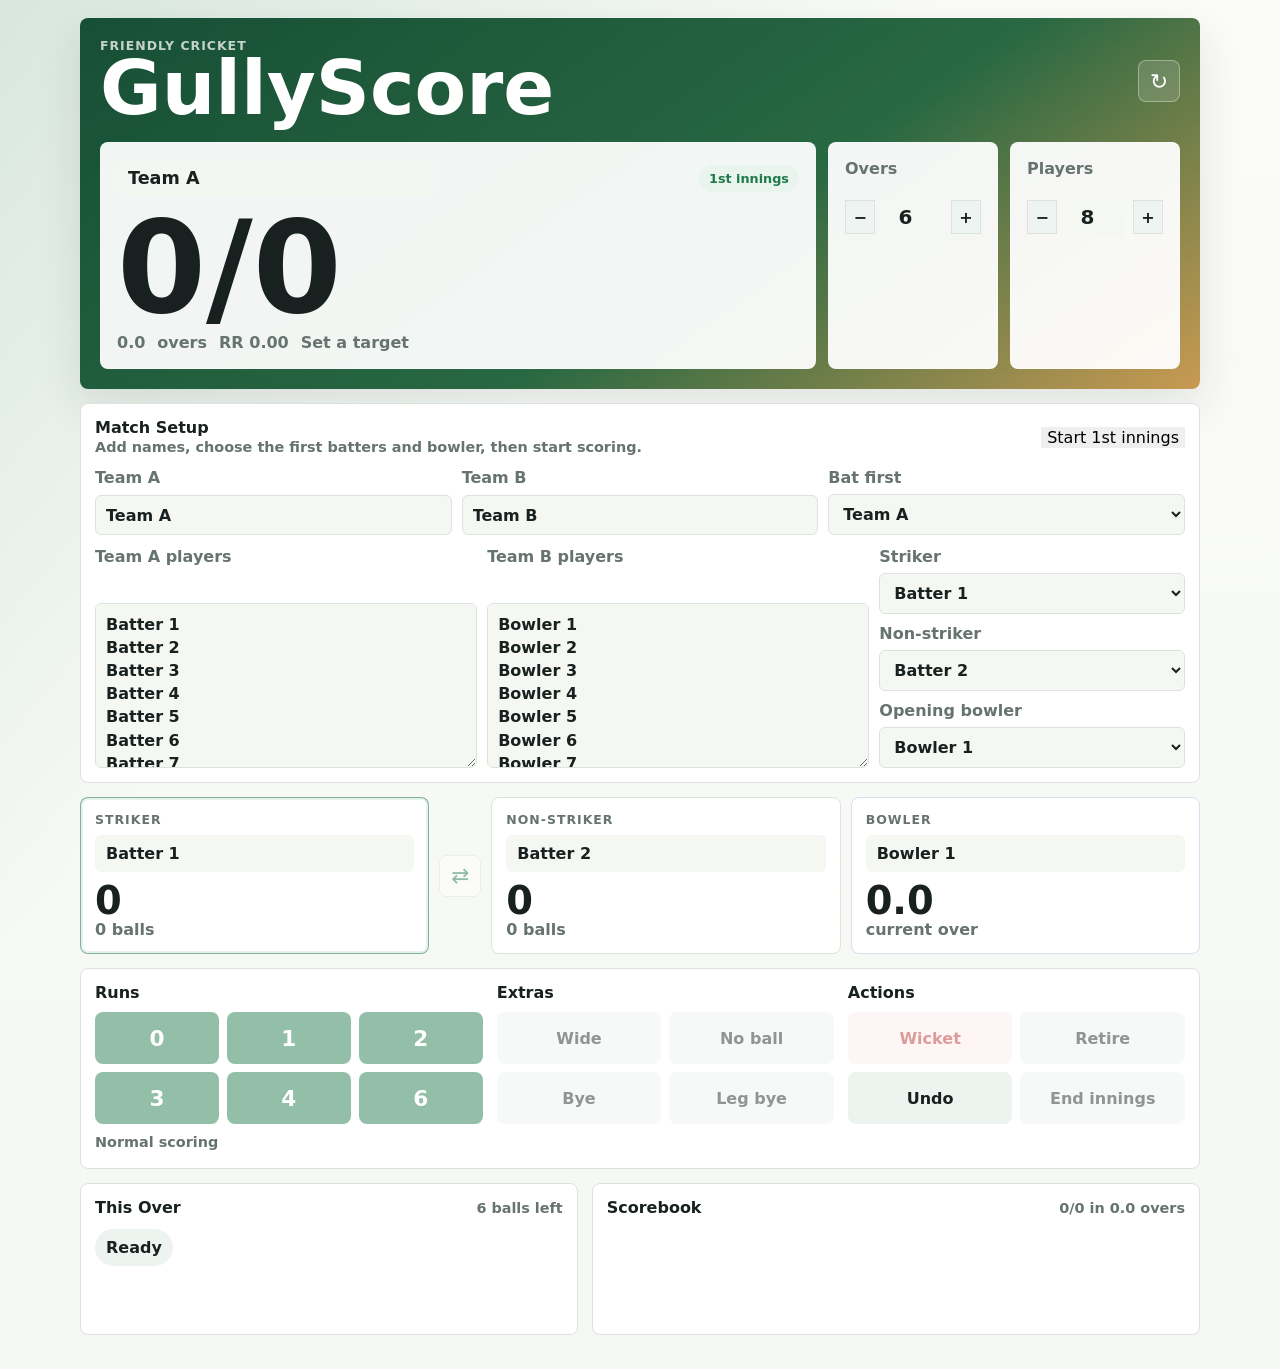
==== cricketscoring2/index.html @ 45f1eb2e "Add cricketscoring2 experimental page" ====
<!doctype html>
<html lang="en">
  <head>
    <meta charset="UTF-8" />
    <meta name="viewport" content="width=device-width, initial-scale=1.0" />
    <title>GullyScore Cricket</title>
    <link rel="stylesheet" href="styles.css" />
  </head>
  <body>
    <main class="app-shell">
      <section class="scoreboard" aria-label="Current score">
        <div class="match-strip">
          <div>
            <p class="eyebrow">Friendly Cricket</p>
            <h1>GullyScore</h1>
          </div>
          <button class="icon-button" id="resetMatch" title="Reset match" aria-label="Reset match">
            <span aria-hidden="true">&#8635;</span>
          </button>
        </div>

        <div class="score-grid">
          <article class="score-panel main-score">
            <div class="team-line">
              <input id="battingTeam" aria-label="Batting team" value="Team A" />
              <span id="inningsBadge">1st innings</span>
            </div>
            <div class="score-number"><span id="runs">0</span>/<span id="wickets">0</span></div>
            <div class="meta-line">
              <span id="overs">0.0</span> overs
              <span>RR <strong id="runRate">0.00</strong></span>
              <span id="targetText">Set a target</span>
            </div>
          </article>

          <article class="score-panel">
            <label for="oversLimit">Overs</label>
            <div class="stepper">
              <button class="small-button" data-step-overs="-1" aria-label="Reduce overs">&minus;</button>
              <input id="oversLimit" type="number" min="1" max="50" value="6" />
              <button class="small-button" data-step-overs="1" aria-label="Increase overs">+</button>
            </div>
          </article>

          <article class="score-panel">
            <label for="playersLimit">Players</label>
            <div class="stepper">
              <button class="small-button" data-step-players="-1" aria-label="Reduce players">&minus;</button>
              <input id="playersLimit" type="number" min="2" max="11" value="8" />
              <button class="small-button" data-step-players="1" aria-label="Increase players">+</button>
            </div>
          </article>
        </div>
      </section>

      <section class="setup-panel" id="setupPanel">
        <div class="section-head">
          <div>
            <h2>Match Setup</h2>
            <span>Add names, choose the first batters and bowler, then start scoring.</span>
          </div>
          <button id="startFirstInnings">Start 1st innings</button>
        </div>
        <div class="setup-grid">
          <label>
            Team A
            <input id="teamAName" value="Team A" />
          </label>
          <label>
            Team B
            <input id="teamBName" value="Team B" />
          </label>
          <label>
            Bat first
            <select id="batFirstTeam"></select>
          </label>
        </div>
        <div class="setup-grid players-grid">
          <label>
            Team A players
            <textarea id="teamAPlayers" rows="5">Batter 1
Batter 2
Batter 3
Batter 4
Batter 5
Batter 6
Batter 7
Batter 8</textarea>
          </label>
          <label>
            Team B players
            <textarea id="teamBPlayers" rows="5">Bowler 1
Bowler 2
Bowler 3
Bowler 4
Bowler 5
Bowler 6
Bowler 7
Bowler 8</textarea>
          </label>
          <div class="setup-selects">
            <label>
              Striker
              <select id="setupStriker"></select>
            </label>
            <label>
              Non-striker
              <select id="setupNonStriker"></select>
            </label>
            <label>
              Opening bowler
              <select id="setupBowler"></select>
            </label>
          </div>
        </div>
      </section>

      <section class="batters" aria-label="Batters">
        <article class="batter active" id="strikerCard">
          <p>Striker</p>
          <input id="strikerName" aria-label="Striker name" value="Batter 1" />
          <strong id="strikerRuns">0</strong>
          <span id="strikerBalls">0 balls</span>
        </article>
        <button class="swap-button" id="swapStrike" title="Swap strike" aria-label="Swap strike">
          <span aria-hidden="true">&#8644;</span>
        </button>
        <article class="batter" id="nonStrikerCard">
          <p>Non-striker</p>
          <input id="nonStrikerName" aria-label="Non-striker name" value="Batter 2" />
          <strong id="nonStrikerRuns">0</strong>
          <span id="nonStrikerBalls">0 balls</span>
        </article>
        <article class="batter bowler-card" id="bowlerCard">
          <p>Bowler</p>
          <input id="bowlerName" aria-label="Bowler name" value="Bowler 1" />
          <strong id="bowlerBalls">0.0</strong>
          <span>current over</span>
        </article>
      </section>

      <section class="controls" aria-label="Scoring controls">
        <div class="control-group">
          <h2>Runs</h2>
          <div class="button-grid runs-grid">
            <button data-score="0">0</button>
            <button data-score="1">1</button>
            <button data-score="2">2</button>
            <button data-score="3">3</button>
            <button data-score="4">4</button>
            <button data-score="6">6</button>
          </div>
          <p class="mode-hint" id="scoreModeHint">Normal scoring</p>
        </div>

        <div class="control-group">
          <h2>Extras</h2>
          <div class="button-grid">
            <button data-extra="wide">Wide</button>
            <button data-extra="noBall">No ball</button>
            <button data-extra="bye">Bye</button>
            <button data-extra="legBye">Leg bye</button>
          </div>
        </div>

        <div class="control-group">
          <h2>Actions</h2>
          <div class="button-grid">
            <button id="wicketButton" class="danger">Wicket</button>
            <button id="retireButton">Retire</button>
            <button id="undoButton">Undo</button>
            <button id="endInningsButton">End innings</button>
          </div>
        </div>
      </section>

      <section class="details">
        <article>
          <div class="section-head">
            <h2>This Over</h2>
            <span id="ballsLeft">6 balls left</span>
          </div>
          <div class="over-pills" id="currentOver"></div>
        </article>

        <article>
          <div class="section-head">
            <h2>Scorebook</h2>
            <span id="inningsSummary">No balls yet</span>
          </div>
          <ol class="log" id="scoreLog"></ol>
        </article>
      </section>
    </main>

    <dialog id="nameDialog">
      <form method="dialog">
        <h2 id="dialogTitle">New batter</h2>
        <label for="playerSelect" id="dialogLabel">Player</label>
        <select id="playerSelect"></select>
        <input id="newBatterName" value="Next batter" hidden />
        <menu>
          <button value="cancel">Cancel</button>
          <button id="confirmBatter" value="default">Save</button>
        </menu>
      </form>
    </dialog>

    <script src="app.js"></script>
  </body>
</html>
---- cricketscoring2/styles.css ----
:root {
  color-scheme: light;
  --grass: #1f7a4c;
  --pitch: #d7b377;
  --ink: #18211f;
  --muted: #66736f;
  --line: #dce3df;
  --panel: #ffffff;
  --wash: #f4f7f2;
  --warn: #b83232;
  --blue: #315f9f;
  --shadow: 0 16px 45px rgba(24, 33, 31, 0.11);
}

* {
  box-sizing: border-box;
}

body {
  margin: 0;
  min-height: 100vh;
  font-family:
    Inter, ui-sans-serif, system-ui, -apple-system, BlinkMacSystemFont, "Segoe UI", sans-serif;
  color: var(--ink);
  background:
    linear-gradient(135deg, rgba(31, 122, 76, 0.16), transparent 36%),
    linear-gradient(180deg, #fbfcfa, var(--wash));
}

button,
input,
select,
textarea {
  font: inherit;
}

button {
  border: 0;
  cursor: pointer;
  transition:
    transform 140ms ease,
    background 140ms ease,
    box-shadow 140ms ease;
}

button:active {
  transform: translateY(1px);
}

button:disabled {
  cursor: not-allowed;
  opacity: 0.48;
  box-shadow: none;
}

.app-shell {
  width: min(1120px, calc(100vw - 28px));
  margin: 0 auto;
  padding: 18px 0 34px;
}

.scoreboard {
  background: linear-gradient(145deg, #174f35, #286842 58%, #c99a52);
  color: #fff;
  border-radius: 8px;
  padding: 20px;
  box-shadow: var(--shadow);
}

.match-strip,
.team-line,
.meta-line,
.batters,
.section-head,
.stepper {
  display: flex;
  align-items: center;
}

.match-strip {
  justify-content: space-between;
  gap: 16px;
  margin-bottom: 18px;
}

.setup-panel {
  margin: 14px 0;
  border: 1px solid var(--line);
  border-radius: 8px;
  background: var(--panel);
  padding: 14px;
}

.setup-grid {
  display: grid;
  grid-template-columns: repeat(3, minmax(0, 1fr));
  gap: 10px;
  margin-top: 12px;
}

.players-grid {
  grid-template-columns: 1fr 1fr 0.8fr;
}

.setup-selects {
  display: grid;
  gap: 10px;
}

.setup-panel label {
  display: grid;
  gap: 7px;
  color: var(--muted);
  font-weight: 800;
}

.setup-panel input,
.setup-panel select,
.setup-panel textarea,
dialog select {
  width: 100%;
  min-width: 0;
  border: 1px solid var(--line);
  border-radius: 6px;
  background: var(--wash);
  color: var(--ink);
  padding: 9px 10px;
  font-weight: 800;
}

.setup-panel textarea {
  resize: vertical;
  line-height: 1.45;
}

.eyebrow,
.batter p {
  margin: 0;
  color: rgba(255, 255, 255, 0.74);
  font-size: 0.78rem;
  text-transform: uppercase;
  letter-spacing: 0.08em;
  font-weight: 700;
}

h1,
h2 {
  margin: 0;
  letter-spacing: 0;
}

h1 {
  font-size: clamp(2rem, 6vw, 4.7rem);
  line-height: 0.95;
}

h2 {
  font-size: 1rem;
}

.icon-button,
.swap-button,
.small-button {
  display: grid;
  place-items: center;
  border: 1px solid rgba(255, 255, 255, 0.35);
  background: rgba(255, 255, 255, 0.14);
  color: inherit;
}

.icon-button,
.swap-button {
  width: 42px;
  height: 42px;
  border-radius: 8px;
  font-size: 1.35rem;
}

.score-grid {
  display: grid;
  grid-template-columns: minmax(0, 1fr) 170px 170px;
  gap: 12px;
}

.score-panel,
.batter,
.controls,
.details article {
  border: 1px solid var(--line);
  border-radius: 8px;
  background: var(--panel);
}

.score-panel {
  min-height: 128px;
  padding: 16px;
  color: var(--ink);
}

.scoreboard .score-panel {
  border-color: rgba(255, 255, 255, 0.2);
  background: rgba(255, 255, 255, 0.94);
}

.main-score {
  min-height: 160px;
}

.team-line {
  justify-content: space-between;
  gap: 12px;
}

.team-line input,
.batter input,
.score-panel input,
dialog input,
dialog select {
  min-width: 0;
  border: 1px solid transparent;
  border-radius: 6px;
  background: rgba(244, 247, 242, 0.72);
  color: var(--ink);
  padding: 8px 10px;
  font-weight: 800;
}

.team-line input {
  width: min(320px, 62vw);
  font-size: 1.1rem;
}

#inningsBadge {
  white-space: nowrap;
  border-radius: 999px;
  background: #e9f4ee;
  color: var(--grass);
  padding: 6px 10px;
  font-size: 0.8rem;
  font-weight: 800;
}

.score-number {
  margin: 10px 0 4px;
  font-size: clamp(4rem, 15vw, 8rem);
  line-height: 0.95;
  font-weight: 900;
}

.meta-line {
  flex-wrap: wrap;
  gap: 12px;
  color: var(--muted);
  font-weight: 700;
}

.score-panel label {
  display: block;
  margin-bottom: 18px;
  color: var(--muted);
  font-weight: 800;
}

.stepper {
  gap: 8px;
}

.stepper input {
  width: 68px;
  text-align: center;
  font-size: 1.25rem;
}

.small-button {
  width: 34px;
  height: 34px;
  border-color: var(--line);
  color: var(--ink);
  background: #eef4f1;
  font-weight: 900;
}

.batters {
  display: grid;
  grid-template-columns: 1fr 42px 1fr 1fr;
  gap: 10px;
  margin: 14px 0;
}

.batter {
  padding: 14px;
}

.batter.active {
  border-color: rgba(31, 122, 76, 0.58);
  box-shadow: inset 0 0 0 2px rgba(31, 122, 76, 0.1);
}

.batter p {
  color: var(--muted);
  margin-bottom: 8px;
}

.batter input {
  width: 100%;
  margin-bottom: 10px;
  background: var(--wash);
}

.batter strong {
  display: block;
  font-size: 2.4rem;
  line-height: 1;
}

.batter span {
  color: var(--muted);
  font-weight: 700;
}

.bowler-card {
  border-color: #d7deed;
}

.swap-button {
  align-self: center;
  border-color: var(--line);
  background: var(--panel);
  color: var(--grass);
}

.controls {
  display: grid;
  grid-template-columns: 1.15fr 1fr 1fr;
  gap: 14px;
  padding: 14px;
}

.control-group {
  min-width: 0;
}

.control-group h2 {
  margin-bottom: 10px;
}

.button-grid {
  display: grid;
  grid-template-columns: repeat(2, minmax(0, 1fr));
  gap: 8px;
}

.runs-grid {
  grid-template-columns: repeat(3, minmax(0, 1fr));
}

.button-grid button {
  min-height: 52px;
  border-radius: 8px;
  background: #edf3ef;
  color: var(--ink);
  font-weight: 900;
}

.runs-grid button {
  background: var(--grass);
  color: #fff;
  font-size: 1.35rem;
}

.mode-hint {
  margin: 10px 0 0;
  min-height: 20px;
  color: var(--muted);
  font-size: 0.9rem;
  font-weight: 800;
}

.mode-hint.active {
  color: var(--warn);
}

.button-grid button:hover,
.small-button:hover,
.swap-button:hover {
  box-shadow: 0 8px 18px rgba(24, 33, 31, 0.11);
}

.button-grid .danger {
  background: #fdecec;
  color: var(--warn);
}

.details {
  display: grid;
  grid-template-columns: 0.9fr 1.1fr;
  gap: 14px;
  margin-top: 14px;
}

.details article {
  padding: 14px;
  min-height: 152px;
}

.section-head {
  justify-content: space-between;
  gap: 10px;
  margin-bottom: 12px;
}

.section-head span {
  color: var(--muted);
  font-size: 0.9rem;
  font-weight: 800;
}

.over-pills {
  display: flex;
  flex-wrap: wrap;
  gap: 8px;
}

.pill {
  min-width: 42px;
  border-radius: 999px;
  background: #edf3ef;
  color: var(--ink);
  padding: 9px 11px;
  text-align: center;
  font-weight: 900;
}

.pill.wicket {
  background: #fdecec;
  color: var(--warn);
}

.pill.boundary {
  background: #e7f0ff;
  color: var(--blue);
}

.log {
  display: grid;
  gap: 8px;
  max-height: 248px;
  overflow: auto;
  margin: 0;
  padding-left: 24px;
}

.log li {
  padding: 9px 10px;
  border-radius: 8px;
  background: var(--wash);
  font-weight: 700;
}

dialog {
  width: min(360px, calc(100vw - 28px));
  border: 0;
  border-radius: 8px;
  padding: 0;
  box-shadow: var(--shadow);
}

dialog::backdrop {
  background: rgba(18, 27, 24, 0.42);
}

dialog form {
  display: grid;
  gap: 12px;
  padding: 18px;
}

dialog menu {
  display: flex;
  justify-content: flex-end;
  gap: 8px;
  margin: 0;
  padding: 0;
}

dialog button {
  border-radius: 8px;
  padding: 10px 13px;
  background: var(--grass);
  color: #fff;
  font-weight: 800;
}

dialog button[value="cancel"] {
  background: #edf3ef;
  color: var(--ink);
}

@media (max-width: 820px) {
  .app-shell {
    width: min(100vw - 18px, 620px);
    padding-top: 9px;
  }

  .scoreboard {
    padding: 14px;
  }

  .score-grid,
  .setup-grid,
  .players-grid,
  .controls,
  .details {
    grid-template-columns: 1fr;
  }

  .score-grid {
    gap: 10px;
  }

  .main-score {
    min-height: 0;
  }

  .score-panel {
    min-height: 0;
  }

  .controls {
    padding: 10px;
  }
}

@media (max-width: 520px) {
  .match-strip {
    align-items: flex-start;
  }

  .batters {
    grid-template-columns: 1fr;
  }

  .swap-button {
    justify-self: center;
    transform: rotate(90deg);
  }

  .runs-grid {
    grid-template-columns: repeat(3, minmax(58px, 1fr));
  }

  .button-grid button {
    min-height: 48px;
  }
}
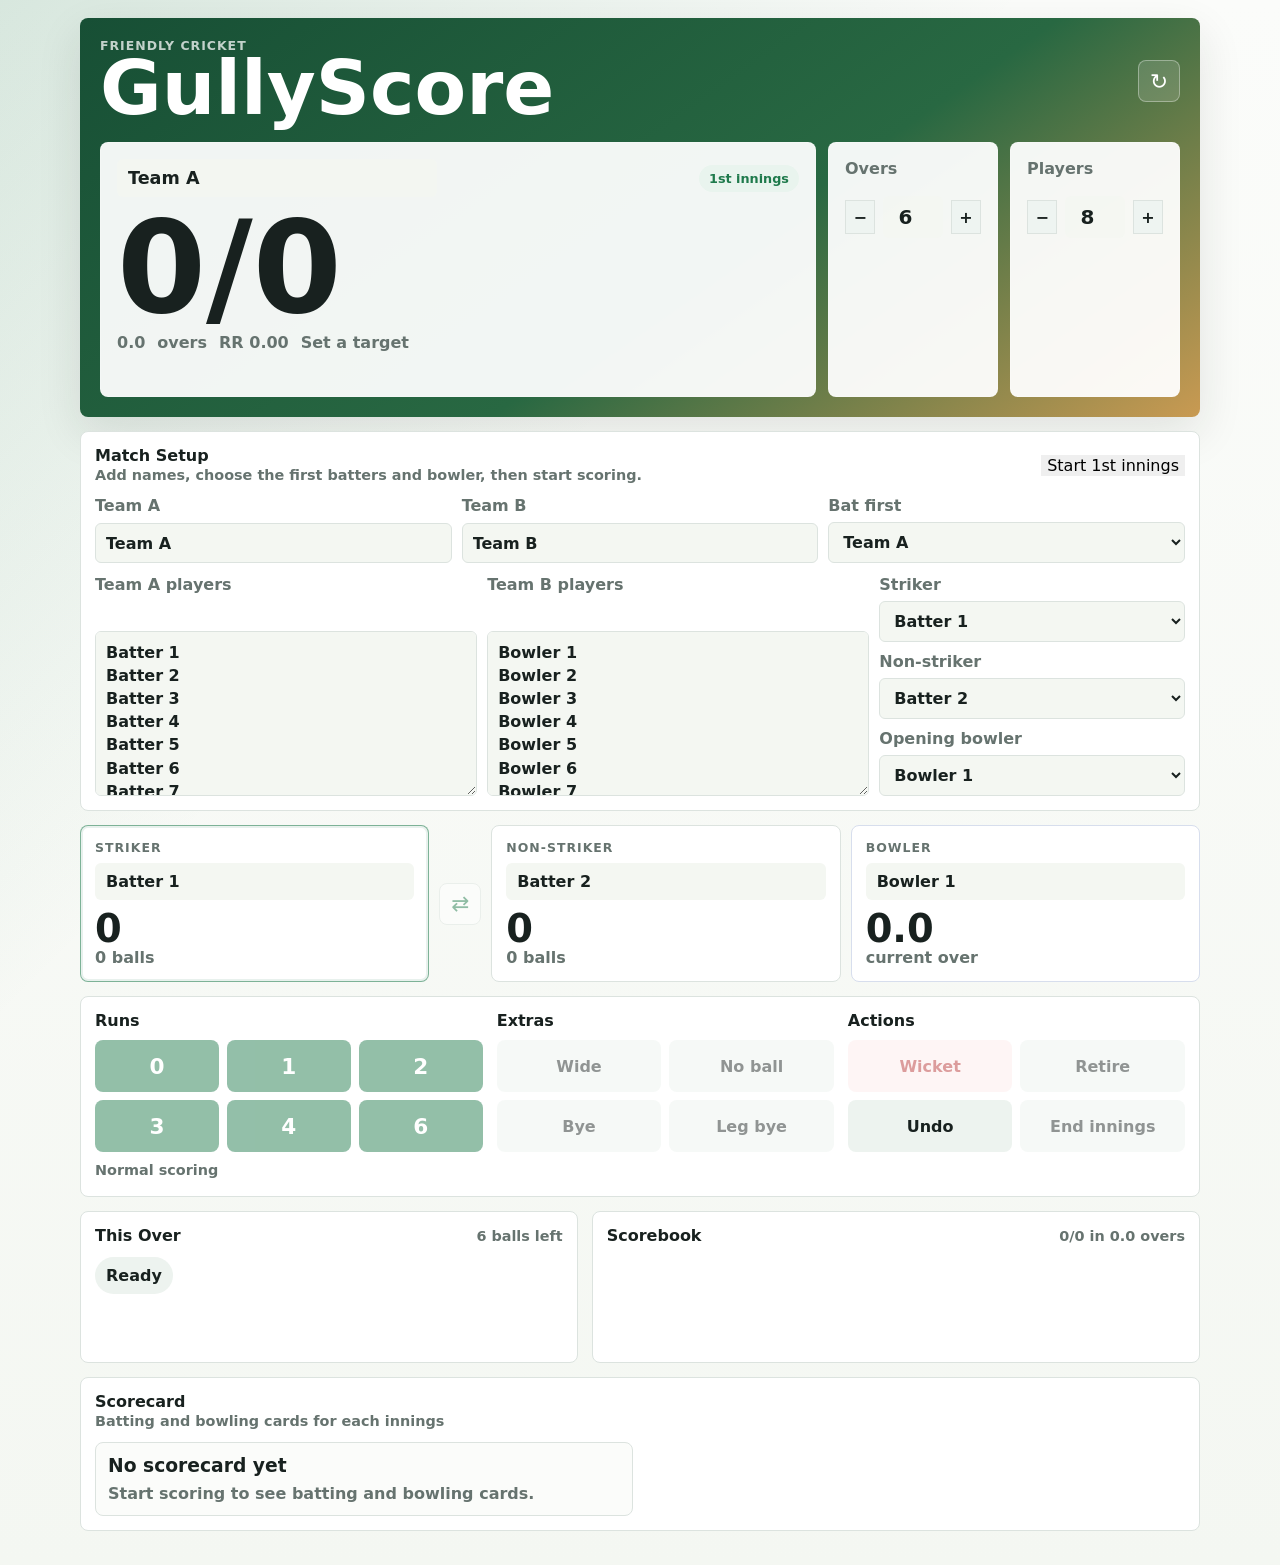
==== commit 8c8c671b: "Add scorecards to cricketscoring2" ====
--- a/cricketscoring2/index.html
+++ b/cricketscoring2/index.html
@@ -31,6 +31,7 @@
               <span>RR <strong id="runRate">0.00</strong></span>
               <span id="targetText">Set a target</span>
             </div>
+            <p class="chase-line" id="chaseLine"></p>
           </article>
 
           <article class="score-panel">
@@ -191,6 +192,16 @@
           <ol class="log" id="scoreLog"></ol>
         </article>
       </section>
+
+      <section class="scorecard-section">
+        <div class="section-head">
+          <div>
+            <h2>Scorecard</h2>
+            <span>Batting and bowling cards for each innings</span>
+          </div>
+        </div>
+        <div class="scorecard-grid" id="scorecardGrid"></div>
+      </section>
     </main>
 
     <dialog id="nameDialog">
--- a/cricketscoring2/styles.css
+++ b/cricketscoring2/styles.css
@@ -247,6 +247,13 @@
   font-weight: 900;
 }
 
+.chase-line {
+  margin: 8px 0 0;
+  min-height: 20px;
+  color: var(--grass);
+  font-weight: 900;
+}
+
 .meta-line {
   flex-wrap: wrap;
   gap: 12px;
@@ -401,6 +408,78 @@
 .details article {
   padding: 14px;
   min-height: 152px;
+}
+
+.scorecard-section {
+  margin-top: 14px;
+  border: 1px solid var(--line);
+  border-radius: 8px;
+  background: var(--panel);
+  padding: 14px;
+}
+
+.scorecard-grid {
+  display: grid;
+  grid-template-columns: repeat(2, minmax(0, 1fr));
+  gap: 14px;
+}
+
+.scorecard-card {
+  min-width: 0;
+  border: 1px solid var(--line);
+  border-radius: 8px;
+  background: #fbfcfa;
+  padding: 12px;
+  overflow-x: auto;
+}
+
+.scorecard-title {
+  display: flex;
+  align-items: center;
+  justify-content: space-between;
+  gap: 12px;
+  margin-bottom: 10px;
+}
+
+.scorecard-card h3,
+.scorecard-card h4 {
+  margin: 0;
+}
+
+.scorecard-card h4 {
+  margin-top: 12px;
+  margin-bottom: 6px;
+  color: var(--muted);
+}
+
+.scorecard-card p {
+  margin: 8px 0 0;
+  color: var(--muted);
+  font-weight: 700;
+}
+
+.scorecard-card table {
+  width: 100%;
+  min-width: 430px;
+  border-collapse: collapse;
+}
+
+.scorecard-card th,
+.scorecard-card td {
+  border-bottom: 1px solid var(--line);
+  padding: 8px 7px;
+  text-align: left;
+  white-space: nowrap;
+}
+
+.scorecard-card th {
+  color: var(--muted);
+  font-size: 0.78rem;
+  text-transform: uppercase;
+}
+
+.scorecard-card td {
+  font-weight: 800;
 }
 
 .section-head {
@@ -510,7 +589,8 @@
   .setup-grid,
   .players-grid,
   .controls,
-  .details {
+  .details,
+  .scorecard-grid {
     grid-template-columns: 1fr;
   }
 
